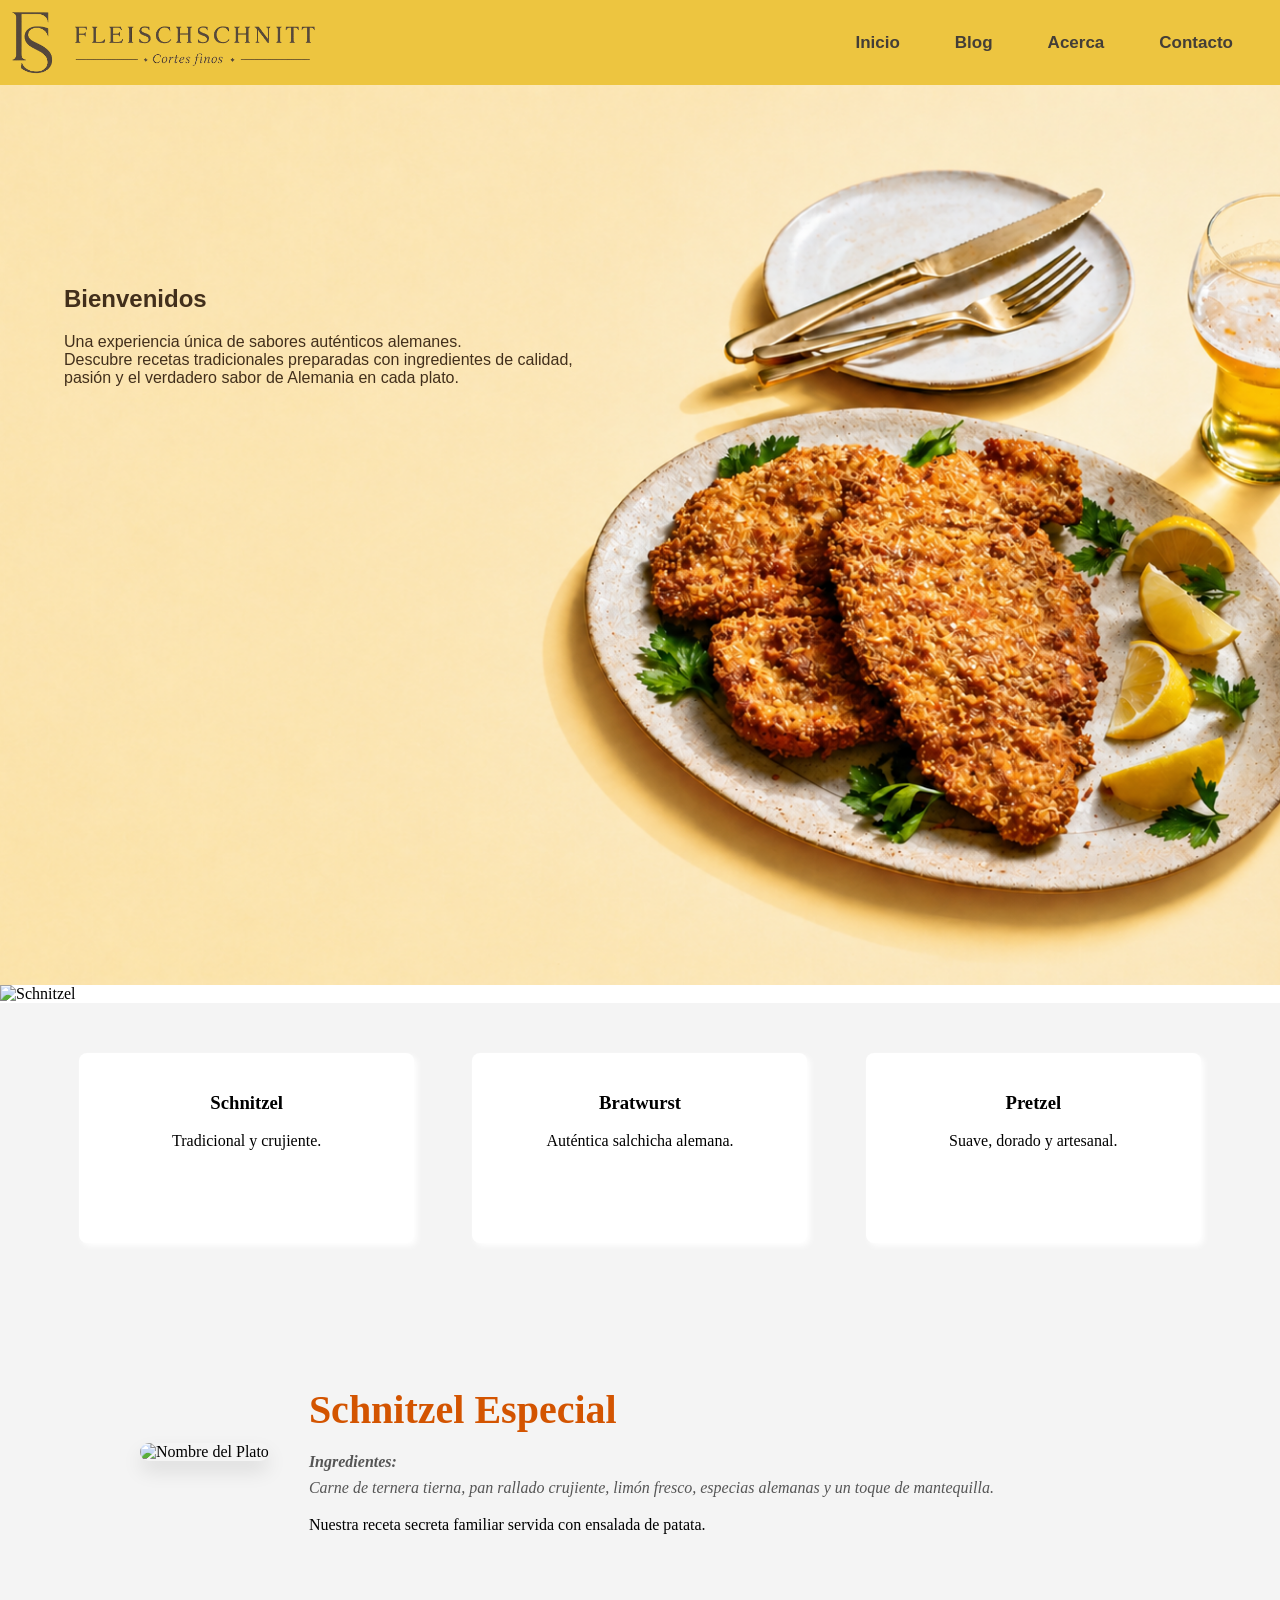
==== index.html @ b1faf1c3 "Subiendo proyecto" ====
<!DOCTYPE html>
<html lang="es">
<head>
    <meta charset="UTF-8">
    <meta name="viewport" content="width=device-width, initial-scale=1.0">
<link rel="stylesheet" href="style.css">

<title>Restaurante Aleman</title>
</head>
<body>
<header>
      <img src="Logo.png" alt="Logo">
      <nav>
        <ul>
          <li><a href="index.html">Inicio</a></li>
          <li><a href="blog.html">Blog</a></li>
          <li><a href="#">Acerca</a></li>
          <li><a href="#">Contacto</a></li>
        </ul>
      </nav>
  </header>
<main>
<section class="imagen-principal">   
  <div>
    <h1>Bienvenidos</h1>
   <p>
Una experiencia única de sabores auténticos alemanes. <br>
Descubre recetas tradicionales preparadas con ingredientes de calidad,  <br>
pasión y el verdadero sabor de Alemania en cada plato. <br>
</p>
</section>




<section class="hero-section">
 <img src="tu-imagen. png"
   alt="Schnitzel" style="width: 100px;">
</section>

<section class="cards-section">
  <div class="card"> 
    <h3>Schnitzel</h3>
    <p>Tradicional y crujiente.
    </p>
  </div>

<div class="card">
  <h3>Bratwurst</h3>
    <p>Auténtica salchicha
alemana.
</p>
</div>

<div class="card">
   <h3>Pretzel</h3>
   <p> Suave, dorado y
artesanal.
   </p>
</div>
</section>

<section class="plato-estrella">
    <div class="contenedor-estrella">
        <div class="columna-imagen">
            <img src="plato-estrella.jpg" alt="Nombre del Plato">
        </div>

        <div class="columna-texto">
            <h2>Schnitzel Especial</h2>
            <p class="ingredientes">
                <strong>Ingredientes:</strong><br>
                Carne de ternera tierna, pan rallado crujiente, limón fresco, 
                especias alemanas y un toque de mantequilla.
            </p>
            <p>Nuestra receta secreta familiar servida con ensalada de patata.</p>
        </div>
    </div>
</section>



</main>
</body>
</html>
---- style.css ----
header {
    background-color: #EDC540;
    text-align: center;
    padding: 10px;
    display: flex; /*en linea*/
    justify-content: space-between;
    align-items: center; 
    position: fixed;  /*fijo*/ 
    top: 0%; /*espacio de alto si se quita se deja un espacio*/
    width: 100%; /*Ancho*/
    margin-right: 20%; /*derecha*/
    z-index: 1000; /*autoridad*/
} 

header ul {
 display: flex;    
 gap: 55px;  /*separacion de links*/
 font-size: 17px; /*tamaño*/
 margin-right: 57px; /*para que no se valla a la derecha*/
}
header li { 
    list-style:none;
    font-family: 'Montserrat', sans-serif;
}
header a {
  color: rgb(68, 62, 55);        
  text-decoration: none;
  font-weight: 700;
}

header a:hover {   /* cuando paso el raton por encima*/
  color: rgb(173, 107, 20);       
}
header img {   /*logo*/
  height: 65px;
}
.imagen-principal {
    height: 100vh; /*alto toda la pantalla*/
    background: url("Imagen-principal-2.0.png") center 80%/ cover no-repeat; 
    position: relative; /* al contenedor que esta adentro */
}
.imagen-principal div { 

  position: absolute;    /* acomodar como yo quiera*/
  top: 20%;
  left: 5%;
  font-family: 'Montserrat', sans-serif;
  color: #422F1B;



}
body {
margin-top: 85px; /*alto de la imagen*/
margin-left: 0%; 
margin-right: 0%;

}


  





.cards-section {
background-color: #f4f4f4;
display: flex;
justify-content: space-around;
padding: 50px;
}

.card {
background-color: white;
padding: 20px;
border-radius: 8px;
box-shadow: 3px 3px 6px white;
height: 150px;
width: 25%;
text-align: center
}


/* Sección del Plato Estrella */
.plato-estrella {
    background-color: #f4f4f4; /* Fondo blanco para resaltar */
    padding: 60px 20px;
}

.contenedor-estrella {
    display: flex;         /* Esto pone los elementos uno al lado del otro */
    align-items: center;   /* Centra verticalmente el texto con la imagen */
    max-width: 1000px;     /* Ancho máximo para que no se estire demasiado */
    margin: 0 auto;        /* Centra todo el bloque en la página */
    gap: 40px;             /* Espacio entre la imagen y el texto */
    background-color:;
}

.columna-imagen img {
    width: 100%;
    max-width: 450px;      /* Tamaño máximo de la imagen */
    border-radius: 15px;   /* Bordes redondeados para un toque moderno */
    box-shadow: 0 10px 20px rgba(0,0,0,0.1);
}

.columna-texto {
    flex: 1;               /* Hace que el texto ocupe el resto del espacio */
    text-align: left;
}

.columna-texto h2 {
    color: #d35400;        /* Un color naranja/café para el título */
    font-size: 2.5rem;
    margin-bottom: 15px;
}

.ingredientes {
    font-style: italic;
    color: #555;
    line-height: 1.6;
}
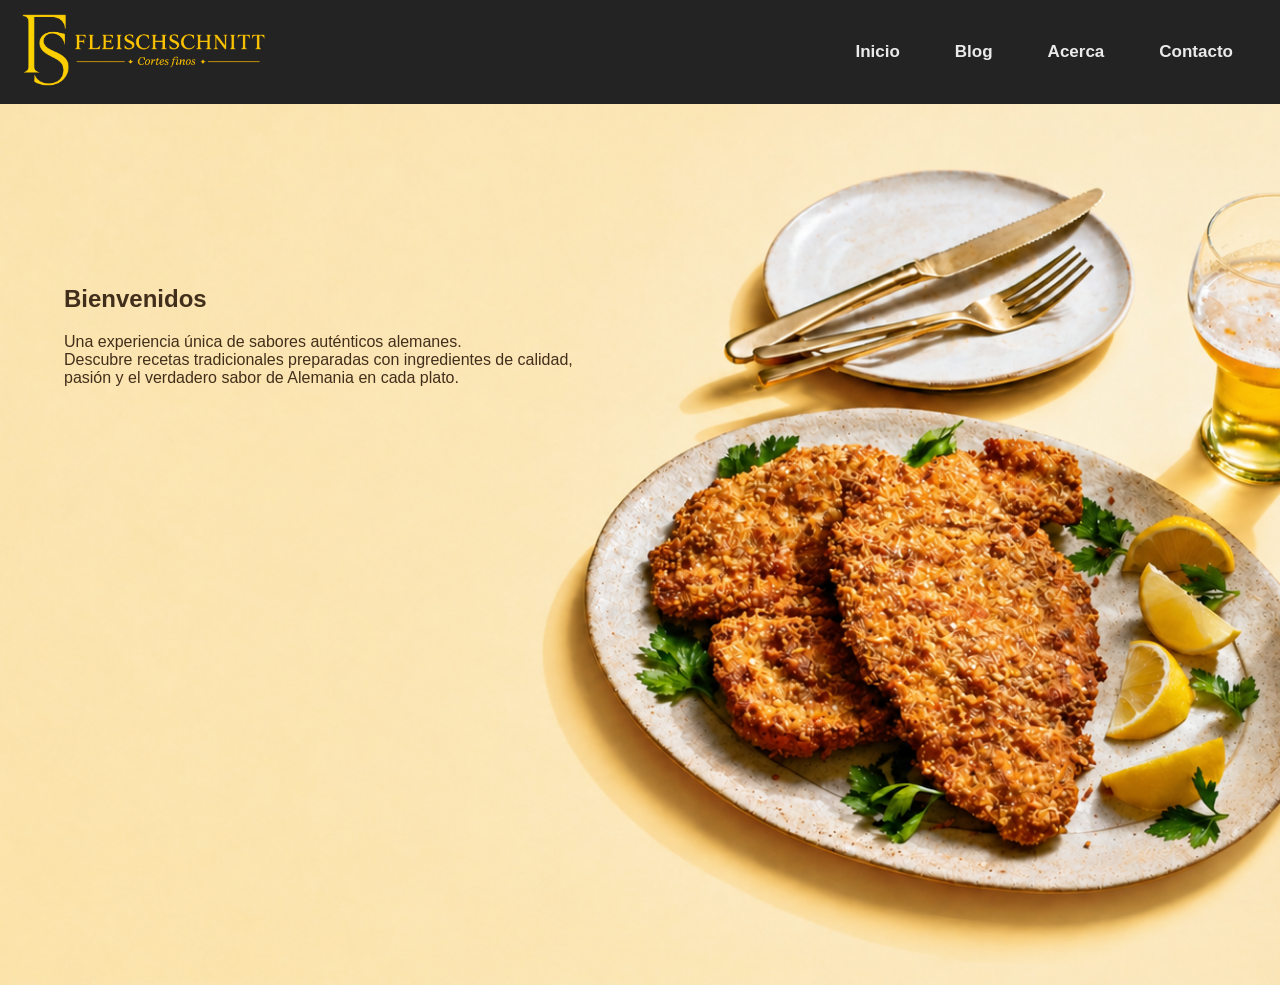
==== commit e15da1c1: "Actualizacion pagina restaurante" ====
--- a/index.html
+++ b/index.html
@@ -9,7 +9,10 @@
 </head>
 <body>
 <header>
-      <img src="Logo.png" alt="Logo">
+  <div class="Logo">
+    <img src="Logo nuevo.png" alt="Logo">
+  </div>
+      
       <nav>
         <ul>
           <li><a href="index.html">Inicio</a></li>
@@ -33,53 +36,6 @@
 
 
 
-<section class="hero-section">
- <img src="tu-imagen. png"
-   alt="Schnitzel" style="width: 100px;">
-</section>
-
-<section class="cards-section">
-  <div class="card"> 
-    <h3>Schnitzel</h3>
-    <p>Tradicional y crujiente.
-    </p>
-  </div>
-
-<div class="card">
-  <h3>Bratwurst</h3>
-    <p>Auténtica salchicha
-alemana.
-</p>
-</div>
-
-<div class="card">
-   <h3>Pretzel</h3>
-   <p> Suave, dorado y
-artesanal.
-   </p>
-</div>
-</section>
-
-<section class="plato-estrella">
-    <div class="contenedor-estrella">
-        <div class="columna-imagen">
-            <img src="plato-estrella.jpg" alt="Nombre del Plato">
-        </div>
-
-        <div class="columna-texto">
-            <h2>Schnitzel Especial</h2>
-            <p class="ingredientes">
-                <strong>Ingredientes:</strong><br>
-                Carne de ternera tierna, pan rallado crujiente, limón fresco, 
-                especias alemanas y un toque de mantequilla.
-            </p>
-            <p>Nuestra receta secreta familiar servida con ensalada de patata.</p>
-        </div>
-    </div>
-</section>
-
-
-
 </main>
 </body>
 </html>
--- a/style.css
+++ b/style.css
@@ -1,6 +1,6 @@
 
 header {
-    background-color: #EDC540;
+    background-color: rgb(36, 35, 35);
     text-align: center;
     padding: 10px;
     display: flex; /*en linea*/
@@ -24,17 +24,25 @@
     font-family: 'Montserrat', sans-serif;
 }
 header a {
-  color: rgb(68, 62, 55);        
+  color: rgba(255, 255, 255, 0.904);        
   text-decoration: none;
   font-weight: 700;
 }
 
 header a:hover {   /* cuando paso el raton por encima*/
-  color: rgb(173, 107, 20);       
+  color: rgb(250, 173, 73);       
 }
 header img {   /*logo*/
-  height: 65px;
+  height: 80px;
+  margin-left:10px;
 }
+
+body {
+margin-top: 85px; /*alto de la imagen*/
+margin-left: 0%; 
+margin-right: 0%;
+}
+
 .imagen-principal {
     height: 100vh; /*alto toda la pantalla*/
     background: url("Imagen-principal-2.0.png") center 80%/ cover no-repeat; 
@@ -47,77 +55,4 @@
   left: 5%;
   font-family: 'Montserrat', sans-serif;
   color: #422F1B;
-
-
-
 }
-body {
-margin-top: 85px; /*alto de la imagen*/
-margin-left: 0%; 
-margin-right: 0%;
-
-}
-
-
-  
-
-
-
-
-
-.cards-section {
-background-color: #f4f4f4;
-display: flex;
-justify-content: space-around;
-padding: 50px;
-}
-
-.card {
-background-color: white;
-padding: 20px;
-border-radius: 8px;
-box-shadow: 3px 3px 6px white;
-height: 150px;
-width: 25%;
-text-align: center
-}
-
-
-/* Sección del Plato Estrella */
-.plato-estrella {
-    background-color: #f4f4f4; /* Fondo blanco para resaltar */
-    padding: 60px 20px;
-}
-
-.contenedor-estrella {
-    display: flex;         /* Esto pone los elementos uno al lado del otro */
-    align-items: center;   /* Centra verticalmente el texto con la imagen */
-    max-width: 1000px;     /* Ancho máximo para que no se estire demasiado */
-    margin: 0 auto;        /* Centra todo el bloque en la página */
-    gap: 40px;             /* Espacio entre la imagen y el texto */
-    background-color:;
-}
-
-.columna-imagen img {
-    width: 100%;
-    max-width: 450px;      /* Tamaño máximo de la imagen */
-    border-radius: 15px;   /* Bordes redondeados para un toque moderno */
-    box-shadow: 0 10px 20px rgba(0,0,0,0.1);
-}
-
-.columna-texto {
-    flex: 1;               /* Hace que el texto ocupe el resto del espacio */
-    text-align: left;
-}
-
-.columna-texto h2 {
-    color: #d35400;        /* Un color naranja/café para el título */
-    font-size: 2.5rem;
-    margin-bottom: 15px;
-}
-
-.ingredientes {
-    font-style: italic;
-    color: #555;
-    line-height: 1.6;
-}
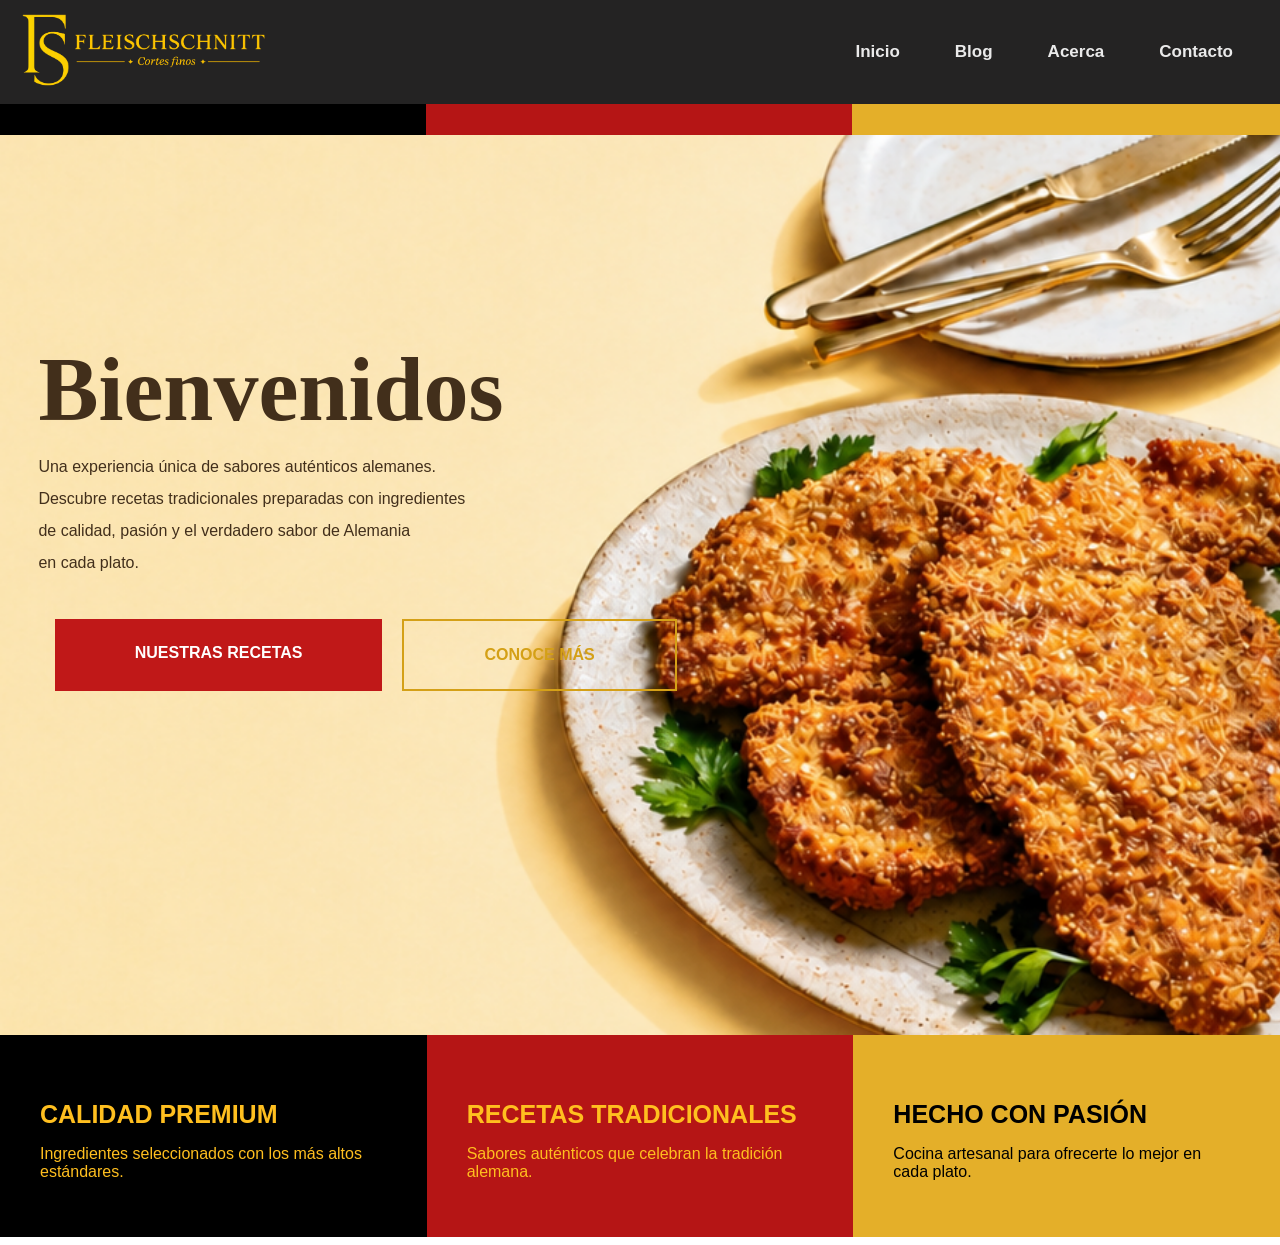
==== commit 664c7938: "cambios de locos cambie tantas cosas que ya ni me acuerdo" ====
--- a/index.html
+++ b/index.html
@@ -17,23 +17,50 @@
         <ul>
           <li><a href="index.html">Inicio</a></li>
           <li><a href="blog.html">Blog</a></li>
-          <li><a href="#">Acerca</a></li>
-          <li><a href="#">Contacto</a></li>
+          <li><a href="Acerca.html">Acerca</a></li>
+          <li><a href="Contacto.html">Contacto</a></li>
         </ul>
       </nav>
-  </header>
+</header>
+
 <main>
+<div class="linea-alemania"></div>
 <section class="imagen-principal">   
-  <div>
+
+  <div class="Contenido-principal">
+  
     <h1>Bienvenidos</h1>
-   <p>
-Una experiencia única de sabores auténticos alemanes. <br>
-Descubre recetas tradicionales preparadas con ingredientes de calidad,  <br>
-pasión y el verdadero sabor de Alemania en cada plato. <br>
-</p>
+    <p>
+     Una experiencia única de sabores auténticos alemanes. <br>
+    Descubre recetas tradicionales preparadas con ingredientes  <br>
+    de calidad, pasión y el verdadero sabor de Alemania <br>
+    en cada plato. <br>
+    </p>
+    <div class="botones">
+      <a href="#" class="btn-rojo">NUESTRAS RECETAS</a>
+      <a href="#" class="btn-dorado">CONOCE MÁS</a>
+    </div>
+  </div>
 </section>
 
+<section class="cards-section">
 
+  <div class="card">
+    <h3>CALIDAD PREMIUM</h3>
+    <p>Ingredientes seleccionados con los más altos estándares.</p>
+  </div>
+
+  <div class="card">
+    <h3>RECETAS TRADICIONALES</h3>
+    <p>Sabores auténticos que celebran la tradición alemana.</p>
+  </div>
+
+  <div class="card">
+    <h3>HECHO CON PASIÓN</h3>
+    <p>Cocina artesanal para ofrecerte lo mejor en cada plato.</p>
+  </div>
+
+</section>
 
 
 </main>
--- a/style.css
+++ b/style.css
@@ -11,6 +11,7 @@
     width: 100%; /*Ancho*/
     margin-right: 20%; /*derecha*/
     z-index: 1000; /*autoridad*/
+    
 } 
 
 header ul {
@@ -42,17 +43,94 @@
 margin-left: 0%; 
 margin-right: 0%;
 }
+.linea-alemania{
+    height:50px;
 
+    background: linear-gradient(
+        to right,
+        black 33.3%,
+        #b51515 33.3% 66.6%,
+        #e4af29 66.6%
+    );
+}
 .imagen-principal {
     height: 100vh; /*alto toda la pantalla*/
     background: url("Imagen-principal-2.0.png") center 80%/ cover no-repeat; 
     position: relative; /* al contenedor que esta adentro */
 }
 .imagen-principal div { 
-
+  width: 40%;
   position: absolute;    /* acomodar como yo quiera*/
-  top: 20%;
-  left: 5%;
+  top: 15%;
+  left: 3%;
   font-family: 'Montserrat', sans-serif;
   color: #422F1B;
+  line-height: 2;
+  
 }
+.imagen-principal h1{
+    font-size: 90px;
+    margin-bottom: 8px;
+    font-family:  'Cormorant Garamond';
+    line-height: 1;
+}
+
+
+.cards-section{
+    display:flex;
+}
+
+.card{
+    flex:1; /* la verdad es todo raro ese flex pero si uno lo quita pues deja espacio y el flex es para acomodar*/
+    padding:40px;
+    font-family:"Outfit";
+    color: #ffbf1f;
+    font-family: 'Montserrat', sans-serif;
+    
+}
+
+.card:nth-child(1){
+    background:black;
+    
+}
+
+.card:nth-child(2){
+    background:#b51515;
+}
+
+.card:nth-child(3){
+    background:#e4af29;
+    color:black;
+}
+
+.card h3{   /*es para el titulo de cada div*/
+    margin-bottom:15px;
+    font-size:25px;
+}
+.botones{
+    display:flex;
+    gap:20px;
+    margin-top:300px;
+    margin-left:1px;
+
+    
+}
+
+.btn-rojo{
+    background:#c01818;
+    color:white;
+    padding:18px 80px;
+    text-decoration:none;
+    font-weight:bold;
+    display: inline-block;
+    white-space: nowrap;
+}
+
+.btn-dorado{
+    border:2px solid #d4a017;
+    color:#d4a017;
+    padding:18px 80px;
+    text-decoration:none;
+    font-weight:bold;
+    white-space: nowrap;
+}
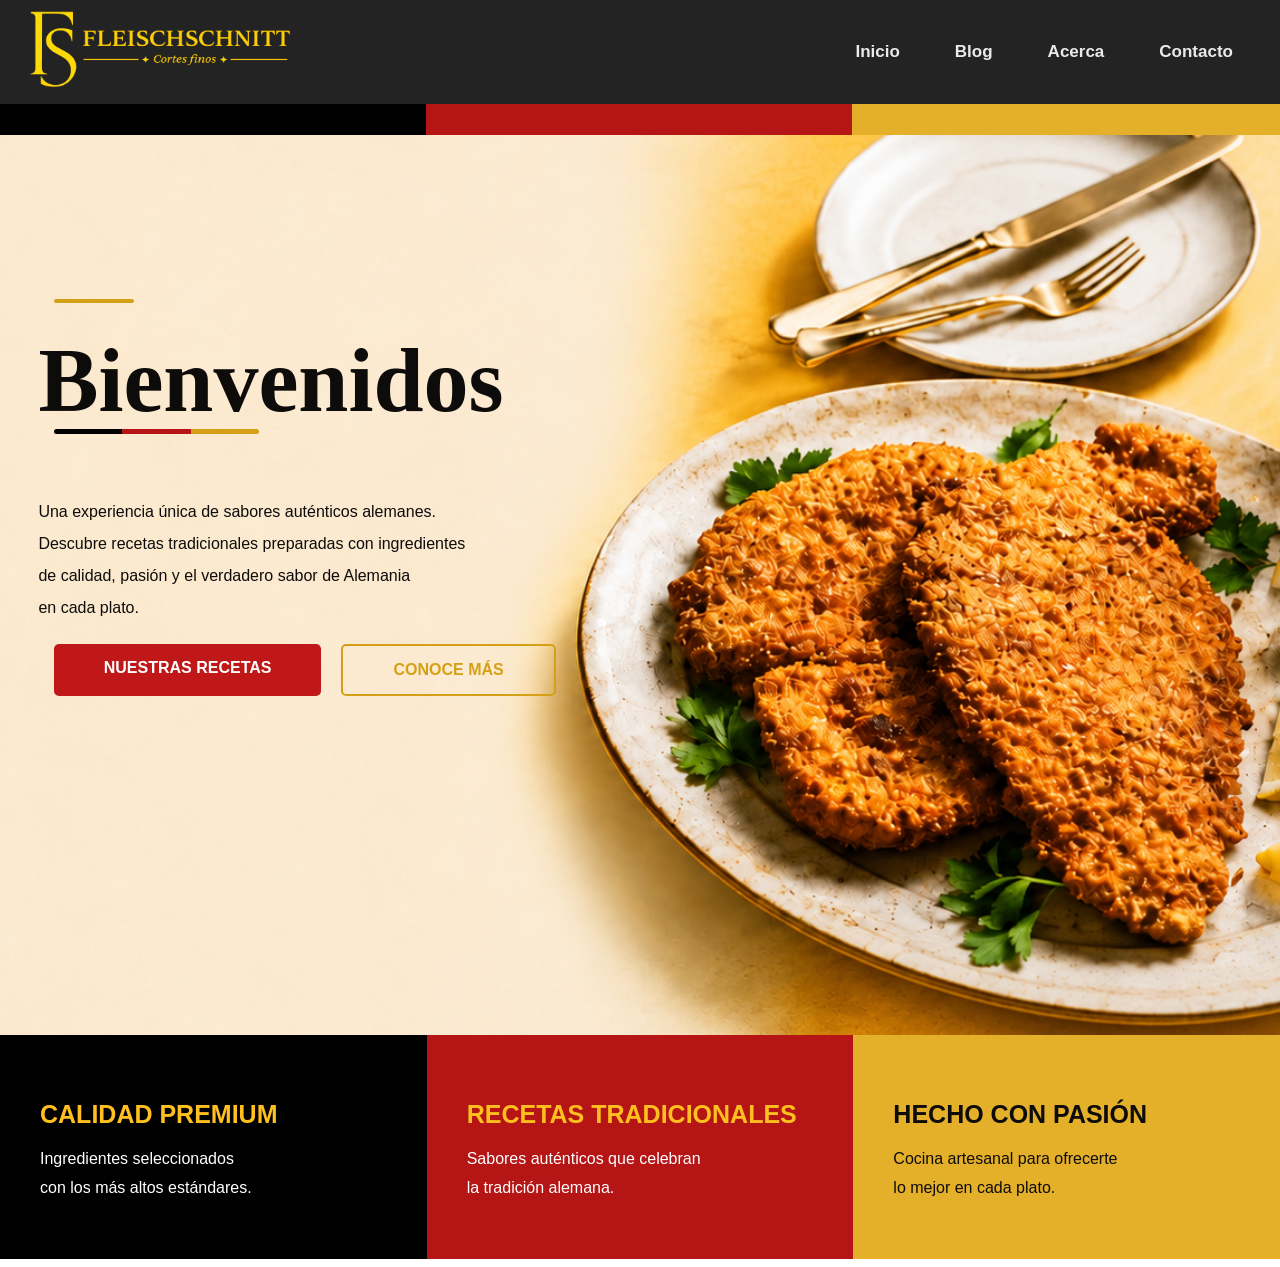
==== commit 2fc72214: "otra 2 horas de sufrimiento pero la pagina mejoro mucho y me da sactisfacion" ====
--- a/index.html
+++ b/index.html
@@ -10,7 +10,7 @@
 <body>
 <header>
   <div class="Logo">
-    <img src="Logo nuevo.png" alt="Logo">
+    <img src="logo final.png" alt="Logo">
   </div>
       
       <nav>
@@ -28,8 +28,13 @@
 <section class="imagen-principal">   
 
   <div class="Contenido-principal">
-  
+
+   <div class="linea-titulo-arriba"></div>
+
     <h1>Bienvenidos</h1>
+
+    <div class="linea-titulo"></div>
+
     <p>
      Una experiencia única de sabores auténticos alemanes. <br>
     Descubre recetas tradicionales preparadas con ingredientes  <br>
@@ -46,18 +51,24 @@
 <section class="cards-section">
 
   <div class="card">
-    <h3>CALIDAD PREMIUM</h3>
-    <p>Ingredientes seleccionados con los más altos estándares.</p>
+    <h3 class="amarillo2">CALIDAD PREMIUM</h3>
+    <p>Ingredientes seleccionados <br>
+      con los más altos estándares. <br>
+    </p>
   </div>
 
   <div class="card">
-    <h3>RECETAS TRADICIONALES</h3>
-    <p>Sabores auténticos que celebran la tradición alemana.</p>
+    <h3 class="amarillo">RECETAS TRADICIONALES</h3>
+    <p>Sabores auténticos que celebran <br>
+      la tradición alemana. <br>
+    </p>
   </div>
 
   <div class="card">
-    <h3>HECHO CON PASIÓN</h3>
-    <p>Cocina artesanal para ofrecerte lo mejor en cada plato.</p>
+    <h3 class="negro">HECHO CON PASIÓN</h3>
+    <p class="negro2">Cocina artesanal para ofrecerte <br>
+      lo mejor en cada plato. <br>
+    </p>
   </div>
 
 </section>
--- a/style.css
+++ b/style.css
@@ -55,26 +55,53 @@
 }
 .imagen-principal {
     height: 100vh; /*alto toda la pantalla*/
-    background: url("Imagen-principal-2.0.png") center 80%/ cover no-repeat; 
+    background: url("fondo.png") center 80%/ cover no-repeat; 
     position: relative; /* al contenedor que esta adentro */
 }
 .imagen-principal div { 
   width: 40%;
   position: absolute;    /* acomodar como yo quiera*/
-  top: 15%;
+  top: 14%;
   left: 3%;
   font-family: 'Montserrat', sans-serif;
-  color: #422F1B;
+  color: #0e0c0b;
   line-height: 2;
   
 }
 .imagen-principal h1{
     font-size: 90px;
-    margin-bottom: 8px;
+    margin-bottom: 70px;
     font-family:  'Cormorant Garamond';
     line-height: 1;
 }
+.linea-titulo{
+    width:220px;
+    height:5px;
 
+    background: linear-gradient(
+        to right,
+        black 33.3%,
+        #b51515 33.3% 66.6%,
+        #d4a017 66.6%
+    );
+
+    margin-top:115px;
+    margin-bottom:30px;
+
+    border-radius:20px;
+}
+.linea-titulo-arriba{
+ display:block;
+
+    width:80px !important; /*da prioridad a este width y lo hago porque no me dejaba */
+    height:4px;
+
+     background:#d4a017;
+
+     margin-bottom:10px;
+     border-radius:20px;
+     transform: translateY(-15px); /* Profe esto lo utilize como ultimo recurso con ayuda de chat gpt */
+}
 
 .cards-section{
     display:flex;
@@ -84,14 +111,14 @@
     flex:1; /* la verdad es todo raro ese flex pero si uno lo quita pues deja espacio y el flex es para acomodar*/
     padding:40px;
     font-family:"Outfit";
-    color: #ffbf1f;
+    color: #ffffff;
     font-family: 'Montserrat', sans-serif;
-    
+    font-weight:540;
 }
 
 .card:nth-child(1){
     background:black;
-    
+      
 }
 
 .card:nth-child(2){
@@ -107,30 +134,46 @@
     margin-bottom:15px;
     font-size:25px;
 }
+.amarillo2 {
+    color:#ffbf1f
+}
+.amarillo {
+    color:#ffbf1f
+}
+.negro {
+    color:#0e0c0b
+}
+.negro2 {
+    color:#0e0c0b
+}
+.card p{
+    line-height:1.8;
+}
 .botones{
     display:flex;
     gap:20px;
-    margin-top:300px;
-    margin-left:1px;
-
+    margin-top:330px;
     
 }
 
 .btn-rojo{
     background:#c01818;
     color:white;
-    padding:18px 80px;
+    padding:8px 50px;
     text-decoration:none;
     font-weight:bold;
     display: inline-block;
     white-space: nowrap;
+    border-radius:5px;
 }
 
 .btn-dorado{
     border:2px solid #d4a017;
     color:#d4a017;
-    padding:18px 80px;
+    padding:8px 50px;
     text-decoration:none;
     font-weight:bold;
     white-space: nowrap;
+    border-radius:5px;
 }
+
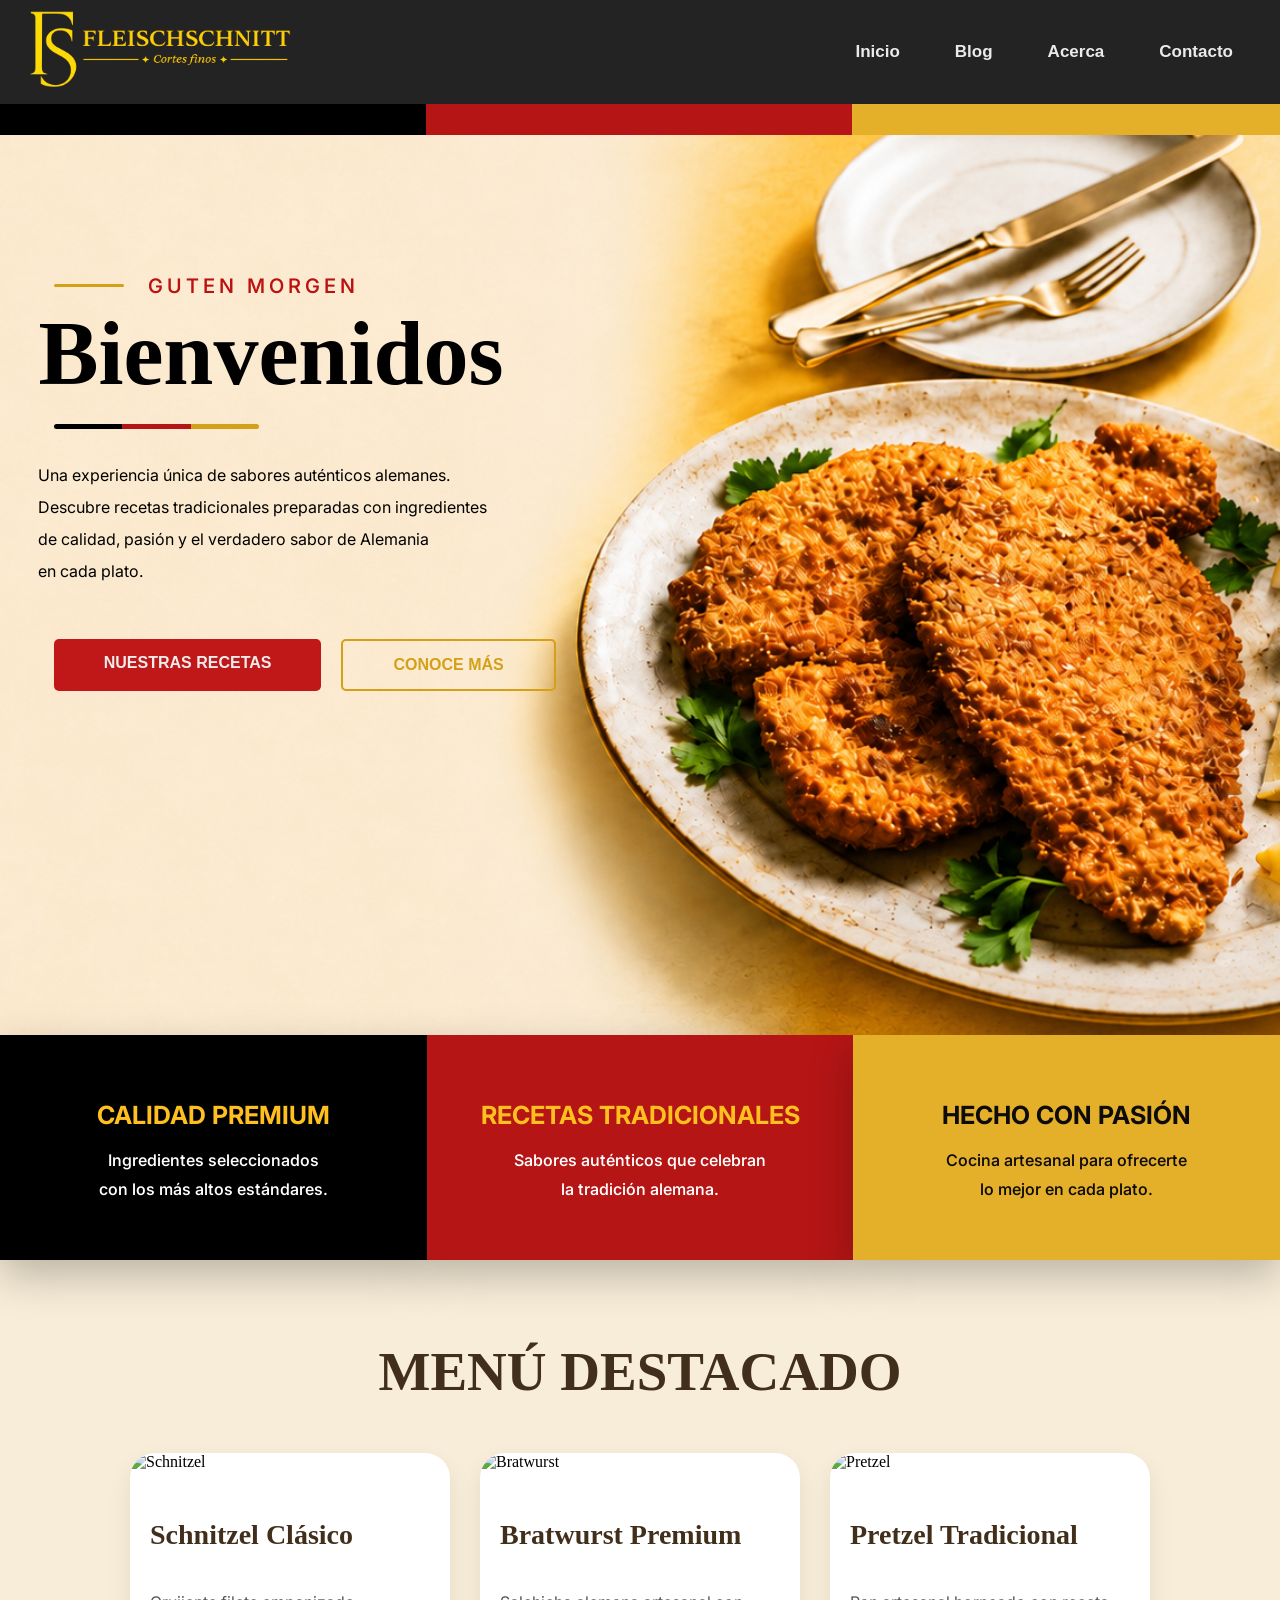
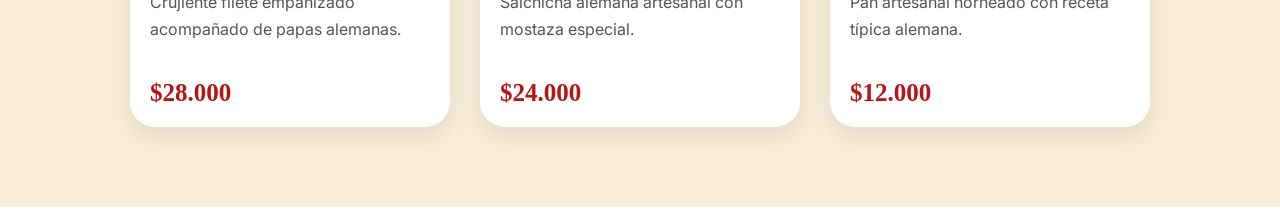
==== commit 483e5677: "menu" ====
--- a/index.html
+++ b/index.html
@@ -4,7 +4,10 @@
     <meta charset="UTF-8">
     <meta name="viewport" content="width=device-width, initial-scale=1.0">
 <link rel="stylesheet" href="style.css">
+<link rel="preconnect" href="https://fonts.googleapis.com">
+<link rel="preconnect" href="https://fonts.gstatic.com" crossorigin>
 
+<link href="https://fonts.googleapis.com/css2?family=Inter:wght@300;400;500;600;700&display=swap" rel="stylesheet">
 <title>Restaurante Aleman</title>
 </head>
 <body>
@@ -29,8 +32,10 @@
 
   <div class="Contenido-principal">
 
-   <div class="linea-titulo-arriba"></div>
+   <div class="linea-titulo-arriba">
 
+   </div>
+    <h2>GUTEN MORGEN</h2>
     <h1>Bienvenidos</h1>
 
     <div class="linea-titulo"></div>
@@ -42,7 +47,7 @@
     en cada plato. <br>
     </p>
     <div class="botones">
-      <a href="#" class="btn-rojo">NUESTRAS RECETAS</a>
+      <a href="#menu" class="btn-rojo">NUESTRAS RECETAS</a>
       <a href="#" class="btn-dorado">CONOCE MÁS</a>
     </div>
   </div>
@@ -68,12 +73,56 @@
     <h3 class="negro">HECHO CON PASIÓN</h3>
     <p class="negro2">Cocina artesanal para ofrecerte <br>
       lo mejor en cada plato. <br>
+     
     </p>
+  </div>
+</section>
+<section class="menu-comida" id="menu">
+
+  <h2 class="titulo-menu">MENÚ DESTACADO</h2>
+
+  <div class="menu-grid">
+
+    <div class="item-menu">
+      <img src="schnitzel.jpg" alt="Schnitzel">
+
+      <h3>Schnitzel Clásico</h3>
+
+      <p>
+        Crujiente filete empanizado acompañado de papas alemanas.
+      </p>
+
+      <span>$28.000</span>
+    </div>
+
+    <div class="item-menu">
+      <img src="bratwurst.jpg" alt="Bratwurst">
+
+      <h3>Bratwurst Premium</h3>
+
+      <p>
+        Salchicha alemana artesanal con mostaza especial.
+      </p>
+
+      <span>$24.000</span>
+    </div>
+
+    <div class="item-menu">
+      <img src="pretzel.jpg" alt="Pretzel">
+
+      <h3>Pretzel Tradicional</h3>
+
+      <p>
+        Pan artesanal horneado con receta típica alemana.
+      </p>
+
+      <span>$12.000</span>
+    </div>
+
   </div>
 
 </section>
 
-
 </main>
 </body>
 </html>
--- a/style.css
+++ b/style.css
@@ -63,16 +63,29 @@
   position: absolute;    /* acomodar como yo quiera*/
   top: 14%;
   left: 3%;
-  font-family: 'Montserrat', sans-serif;
-  color: #0e0c0b;
+  font-family: 'arial', sans-serif;
+  color: #000000;
   line-height: 2;
-  
+}
+.imagen-principal p{
+    font-family:'Inter', sans-serif;
 }
 .imagen-principal h1{
     font-size: 90px;
-    margin-bottom: 70px;
+    margin-bottom: 60px;
     font-family:  'Cormorant Garamond';
     line-height: 1;
+    margin-top: 0.5%;
+}
+.imagen-principal h2{
+    font-size: 20px;
+    margin-bottom: 1px;
+    margin-left: 110px;
+    margin-top: 1%;
+    letter-spacing:4px;
+    color: #bb1111;
+    font-weight:550;
+    font-family:'Inter', sans-serif;
 }
 .linea-titulo{
     width:220px;
@@ -90,17 +103,18 @@
 
     border-radius:20px;
 }
+
 .linea-titulo-arriba{
  display:block;
 
-    width:80px !important; /*da prioridad a este width y lo hago porque no me dejaba */
-    height:4px;
+    width:70px !important; /*da prioridad a este width y lo hago porque no me dejaba */
+    height:3px;
 
      background:#d4a017;
 
      margin-bottom:10px;
      border-radius:20px;
-     transform: translateY(-15px); /* Profe esto lo utilize como ultimo recurso con ayuda de chat gpt */
+     transform: translateY(-25px); /* Profe esto lo utilize como ultimo recurso con ayuda de chat gpt */
 }
 
 .cards-section{
@@ -112,8 +126,12 @@
     padding:40px;
     font-family:"Outfit";
     color: #ffffff;
-    font-family: 'Montserrat', sans-serif;
+   font-family:'Inter', sans-serif;
     font-weight:540;
+    text-align: center;
+    box-shadow: 0 15px 40px rgba(0,0,0,0.25);
+z-index: 2;
+position: relative;
 }
 
 .card:nth-child(1){
@@ -129,6 +147,7 @@
     background:#e4af29;
     color:black;
 }
+
 
 .card h3{   /*es para el titulo de cada div*/
     margin-bottom:15px;
@@ -158,7 +177,7 @@
 
 .btn-rojo{
     background:#c01818;
-    color:white;
+    color:rgb(238, 236, 236);
     padding:8px 50px;
     text-decoration:none;
     font-weight:bold;
@@ -176,4 +195,73 @@
     white-space: nowrap;
     border-radius:5px;
 }
-
+.menu-comida{
+    background:#f8edd8;
+    padding:80px 10%;
+}
+
+.titulo-menu{
+    text-align:center;
+    font-size:55px;
+    margin-bottom:50px;
+
+    font-family:'Cormorant Garamond', serif;
+    color:#422F1B;
+    margin-top: 0%;
+}
+
+.menu-grid{
+    display:flex;
+    gap:30px;
+    justify-content:center;
+}
+
+.item-menu{
+    background:white;
+    width:320px;
+
+    border-radius:25px;
+    overflow:hidden;
+
+    box-shadow:0 10px 25px rgba(0,0,0,0.08);
+
+    transition:0.3s;
+}
+
+.item-menu:hover{
+    transform:translateY(-10px);
+}
+
+.item-menu img{
+    width:100%;
+    height:230px;
+    object-fit:cover;
+}
+
+.item-menu h3{
+    font-size:28px;
+    padding:20px 20px 10px;
+
+    color:#422F1B;
+}
+
+.item-menu p{
+    padding:0 20px;
+
+    line-height:1.7;
+
+    font-family:'Inter', sans-serif;
+
+    color:#555;
+}
+
+.item-menu span{
+    display:block;
+
+    padding:20px;
+
+    font-size:25px;
+    font-weight:700;
+
+    color:#b51515;
+}
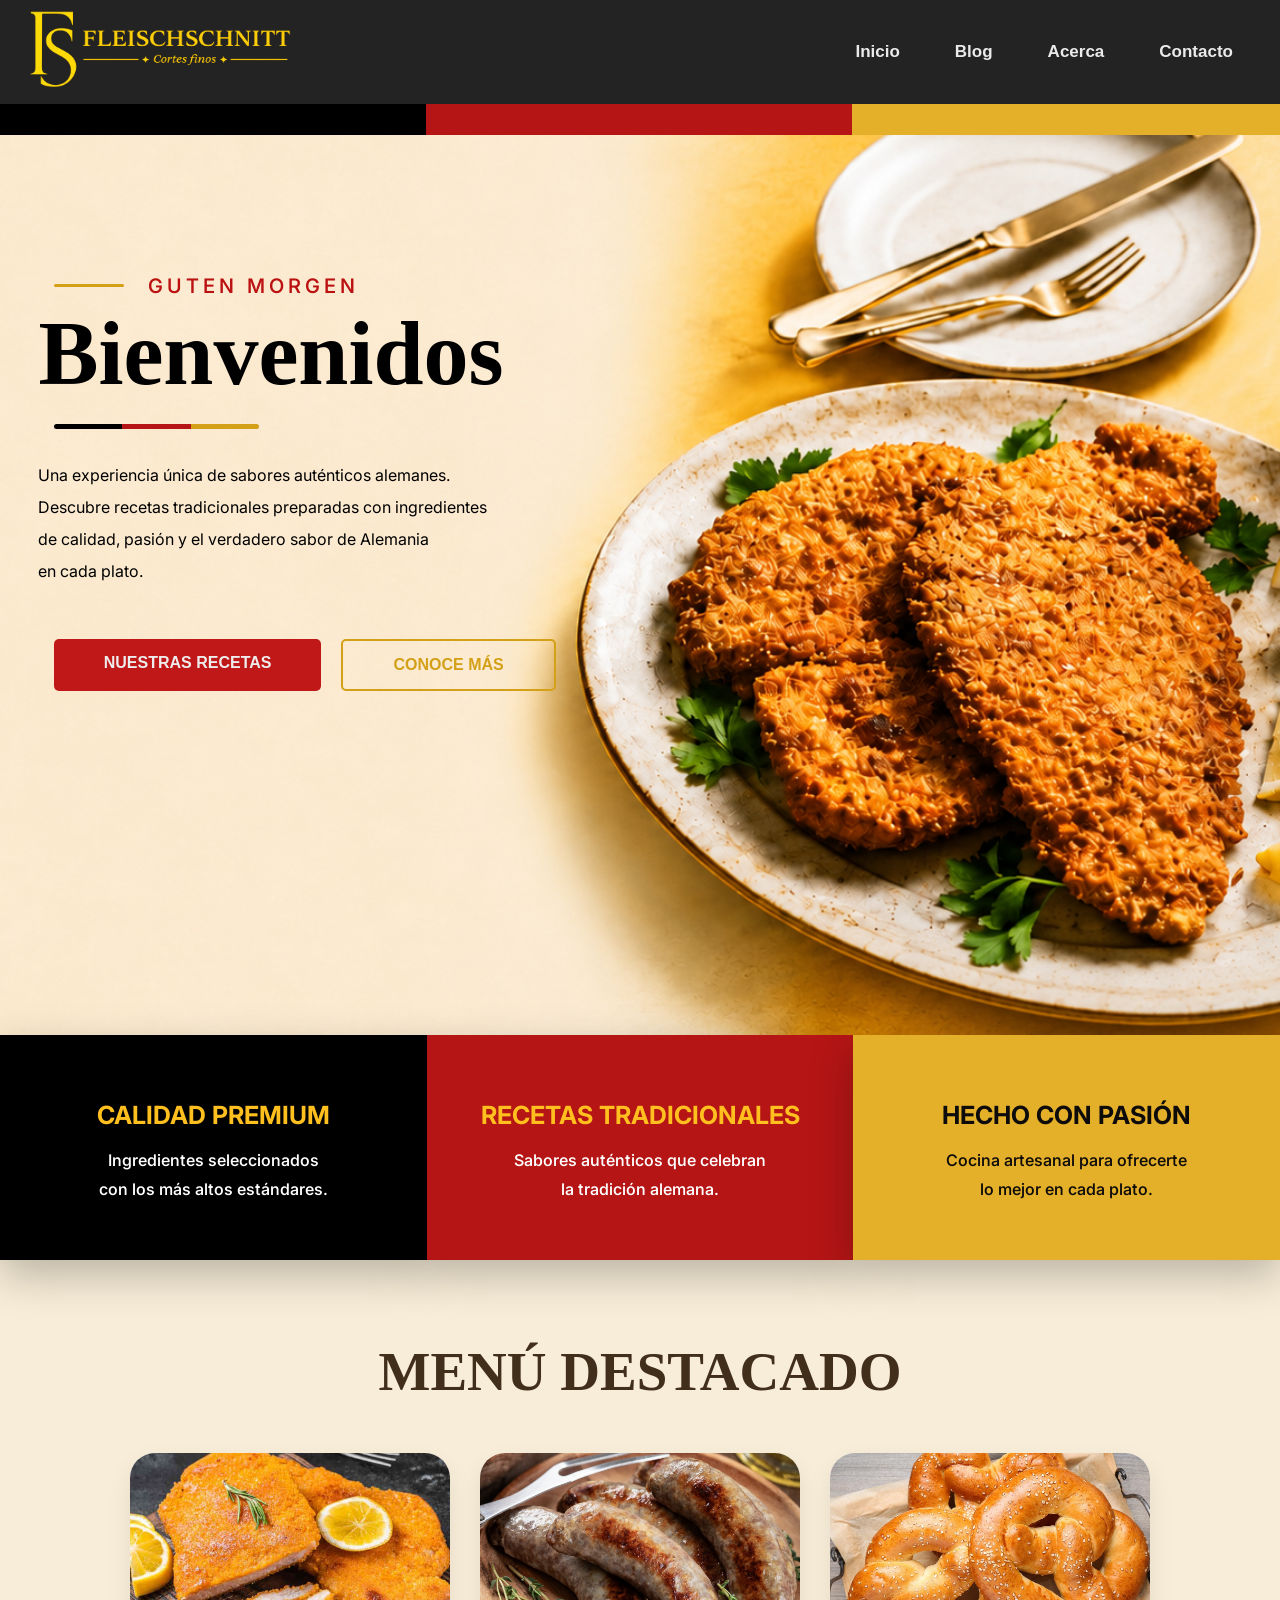
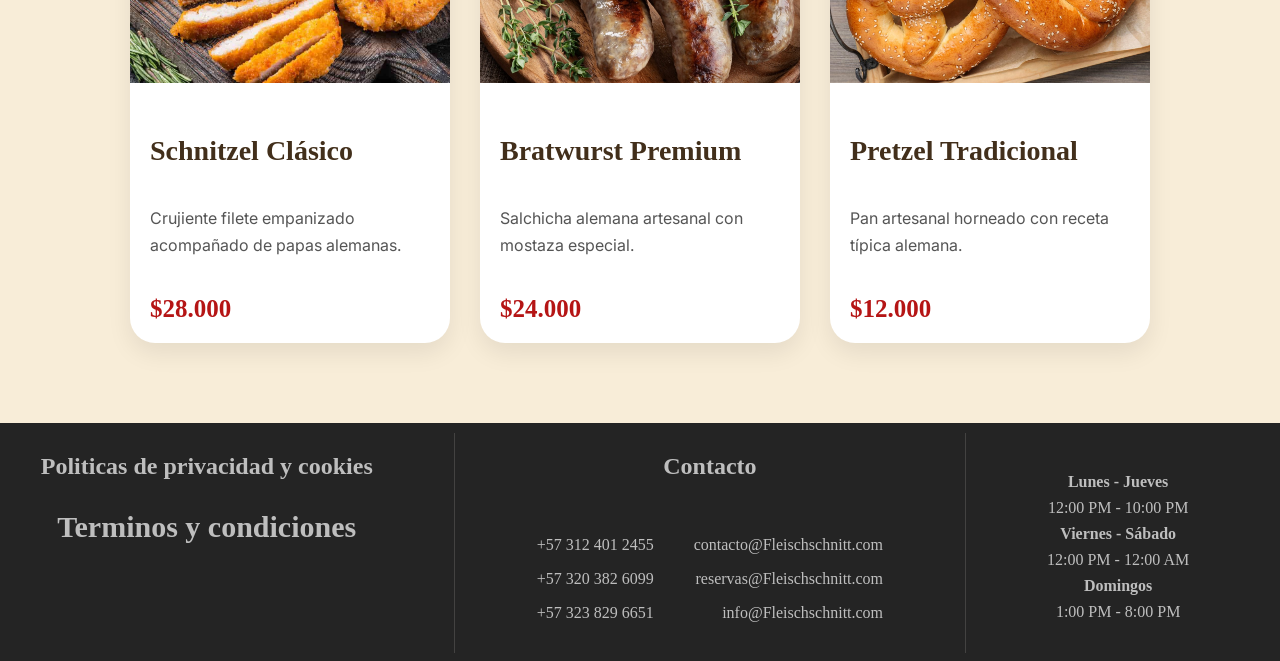
==== commit 932cabe2: "cambios drasticos pero pues que mas falto bastantes cosas pero ya estoy cansado" ====
--- a/index.html
+++ b/index.html
@@ -21,7 +21,7 @@
           <li><a href="index.html">Inicio</a></li>
           <li><a href="blog.html">Blog</a></li>
           <li><a href="Acerca.html">Acerca</a></li>
-          <li><a href="Contacto.html">Contacto</a></li>
+          <li><a href="index.html#footer">Contacto</a></li>
         </ul>
       </nav>
 </header>
@@ -84,7 +84,7 @@
   <div class="menu-grid">
 
     <div class="item-menu">
-      <img src="schnitzel.jpg" alt="Schnitzel">
+      <img src="plato 1.jpg" alt="Schnitzel">
 
       <h3>Schnitzel Clásico</h3>
 
@@ -96,7 +96,7 @@
     </div>
 
     <div class="item-menu">
-      <img src="bratwurst.jpg" alt="Bratwurst">
+      <img src="plato 2.jpg" alt="Bratwurst">
 
       <h3>Bratwurst Premium</h3>
 
@@ -108,7 +108,7 @@
     </div>
 
     <div class="item-menu">
-      <img src="pretzel.jpg" alt="Pretzel">
+      <img src="plato 3.jpg" alt="Pretzel">
 
       <h3>Pretzel Tradicional</h3>
 
@@ -122,7 +122,52 @@
   </div>
 
 </section>
+</main>
+<section class="footer" id="footer">
 
-</main>
+    <div class="info">
+    <h2><a href="Acerca.html">Politicas de privacidad y cookies</a></h2>
+    <div class="Terminos y condiciones">
+      <p class="terminos--"><a href="terminos y condiciones.html">Terminos y condiciones</a></p>
+    </div>
+    </div>
+
+    <div class="linea"></div>
+<div class="contacto">
+
+    <h2>Contacto</h2>
+
+    <div class="info-contacto">
+
+        <div class="telefonos">
+            <p>+57 312 401 2455</p>
+            <p>+57 320 382 6099</p>
+            <p>+57 323 829 6651</p>
+        </div>
+
+        <div class="correos">
+            <p>contacto@Fleischschnitt.com</p>
+            <p>reservas@Fleischschnitt.com</p>
+            <p>info@Fleischschnitt.com</p>
+        </div>
+      </div>
+</div>
+     <div class="linea"></div>
+      <div class="Horarios">
+
+    <div class="horario-info">
+        <p>Lunes - Jueves</p>
+        <span>12:00 PM - 10:00 PM</span>
+
+        <p>Viernes - Sábado</p>
+        <span>12:00 PM - 12:00 AM</span>
+
+        <p>Domingos</p>
+        <span>1:00 PM - 8:00 PM</span>
+    </div>
+
+</div>
+
+</section>
 </body>
 </html>
--- a/style.css
+++ b/style.css
@@ -42,6 +42,7 @@
 margin-top: 85px; /*alto de la imagen*/
 margin-left: 0%; 
 margin-right: 0%;
+background-color: rgb(36, 36, 36);
 }
 .linea-alemania{
     height:50px;
@@ -130,8 +131,8 @@
     font-weight:540;
     text-align: center;
     box-shadow: 0 15px 40px rgba(0,0,0,0.25);
-z-index: 2;
-position: relative;
+    z-index: 2;
+    position: relative;
 }
 
 .card:nth-child(1){
@@ -229,7 +230,7 @@
 }
 
 .item-menu:hover{
-    transform:translateY(-10px);
+    transform:translateY(-20px);
 }
 
 .item-menu img{
@@ -265,3 +266,68 @@
 
     color:#b51515;
 }
+
+.footer {
+background-color: rgb(36, 36, 36);
+display: flex;
+margin-top: 10px;
+    justify-content: space-around;
+    color: #f8edd8;
+text-align: center;
+}
+.linea{
+    width: 1px;
+    height: 220px;
+    background: rgba(100, 98, 96, 0.507);
+
+}
+.info {
+    color: rgba(255, 255, 255, 0.705);
+}
+.contacto{
+    display: flex;
+    flex-direction: column;
+    gap: 20px;
+    color: rgba(255, 255, 255, 0.705);
+}
+.info-contacto{
+    display: flex;
+    gap: 40px;
+    text-align: right;
+}
+.footer a{
+    color: rgba(255, 255, 255, 0.705);   
+  text-decoration: none;
+  font-weight: 700;
+}
+.terminos-- {
+    font-size: 30px;
+    text-align: center;
+    margin-top: 30px;
+    
+}
+.Horarios{
+    display:flex;
+    flex-direction:column;
+    gap:20px;
+    color:rgba(255,255,255,0.705);
+    margin-top: 40px;
+    margin-right: 50px;
+}
+
+
+.horario-info{
+    display:flex;
+    flex-direction:column;
+    gap:8px;
+}
+
+.horario-info p{
+    margin:0;
+    font-weight:bold;
+    color: rgba(255, 255, 255, 0.705);   
+}
+
+.horario-info span{
+    color:rgba(255,255,255,0.705);
+}
